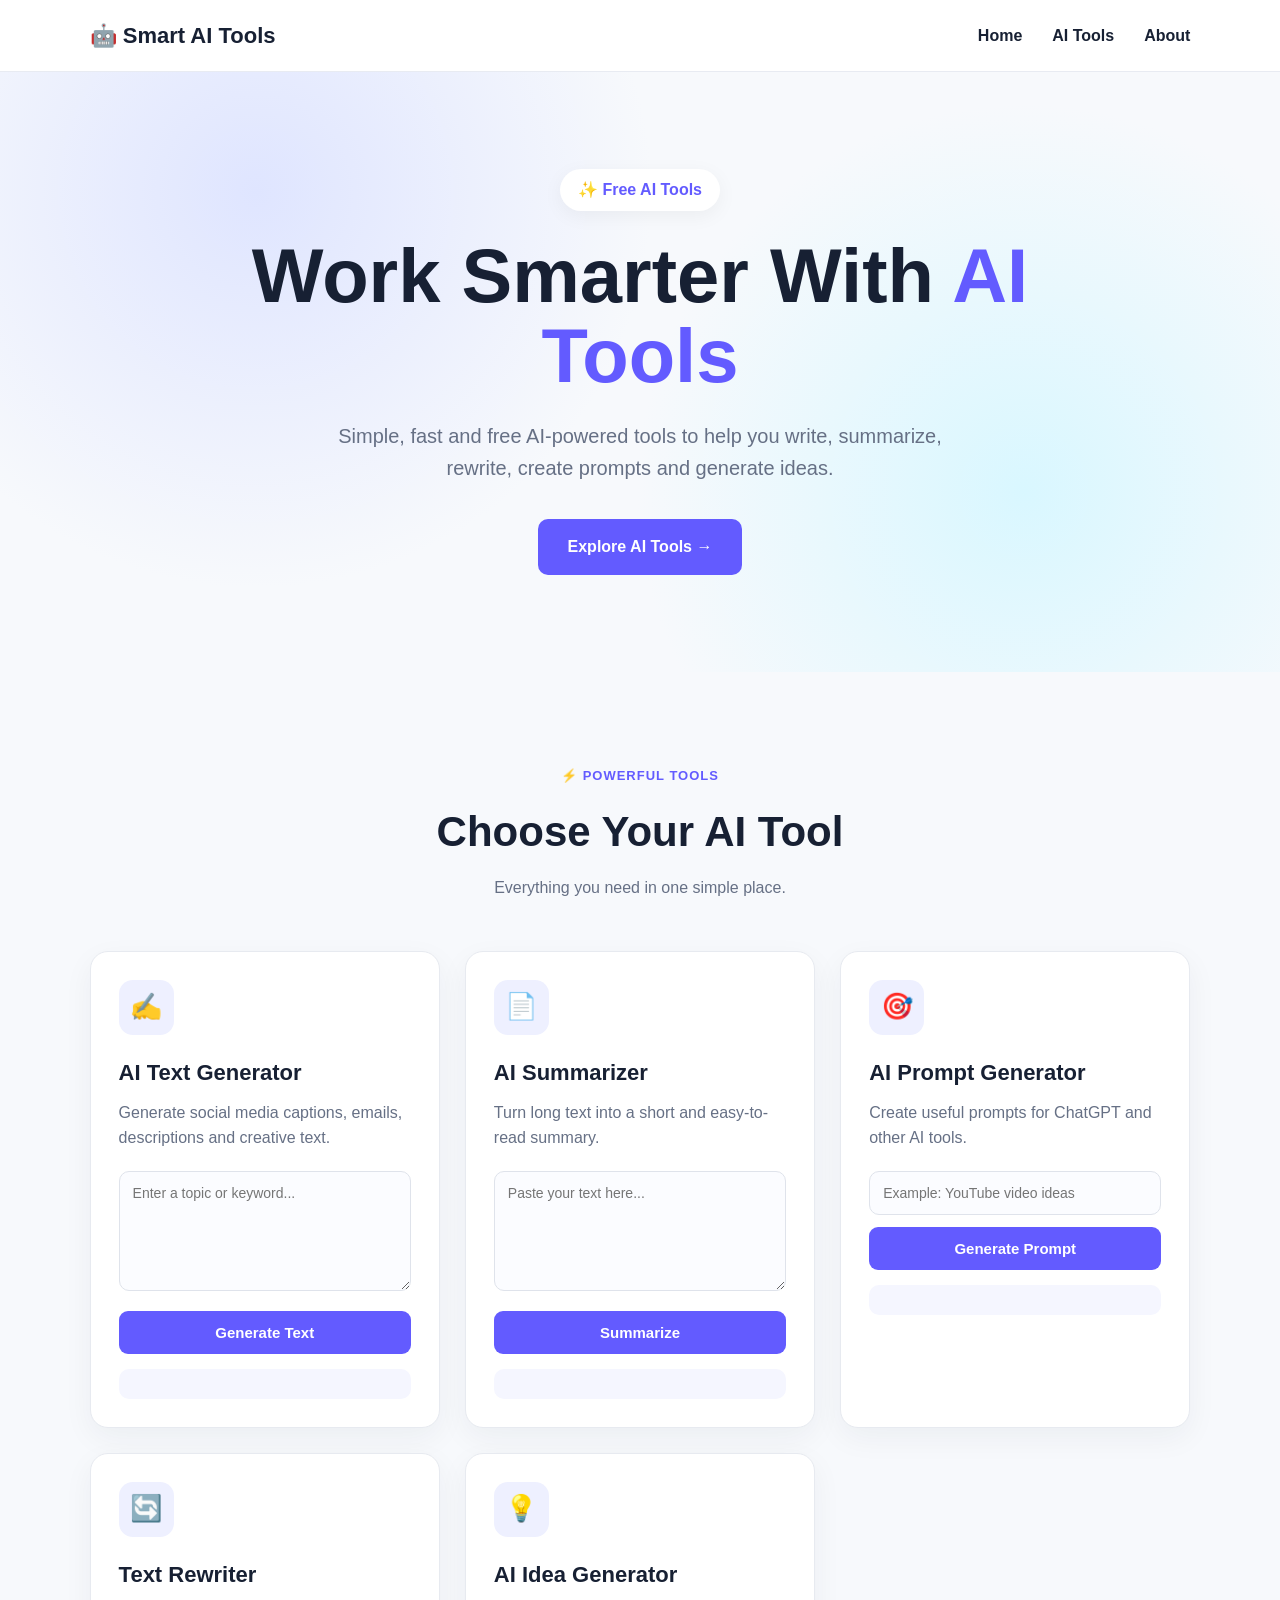
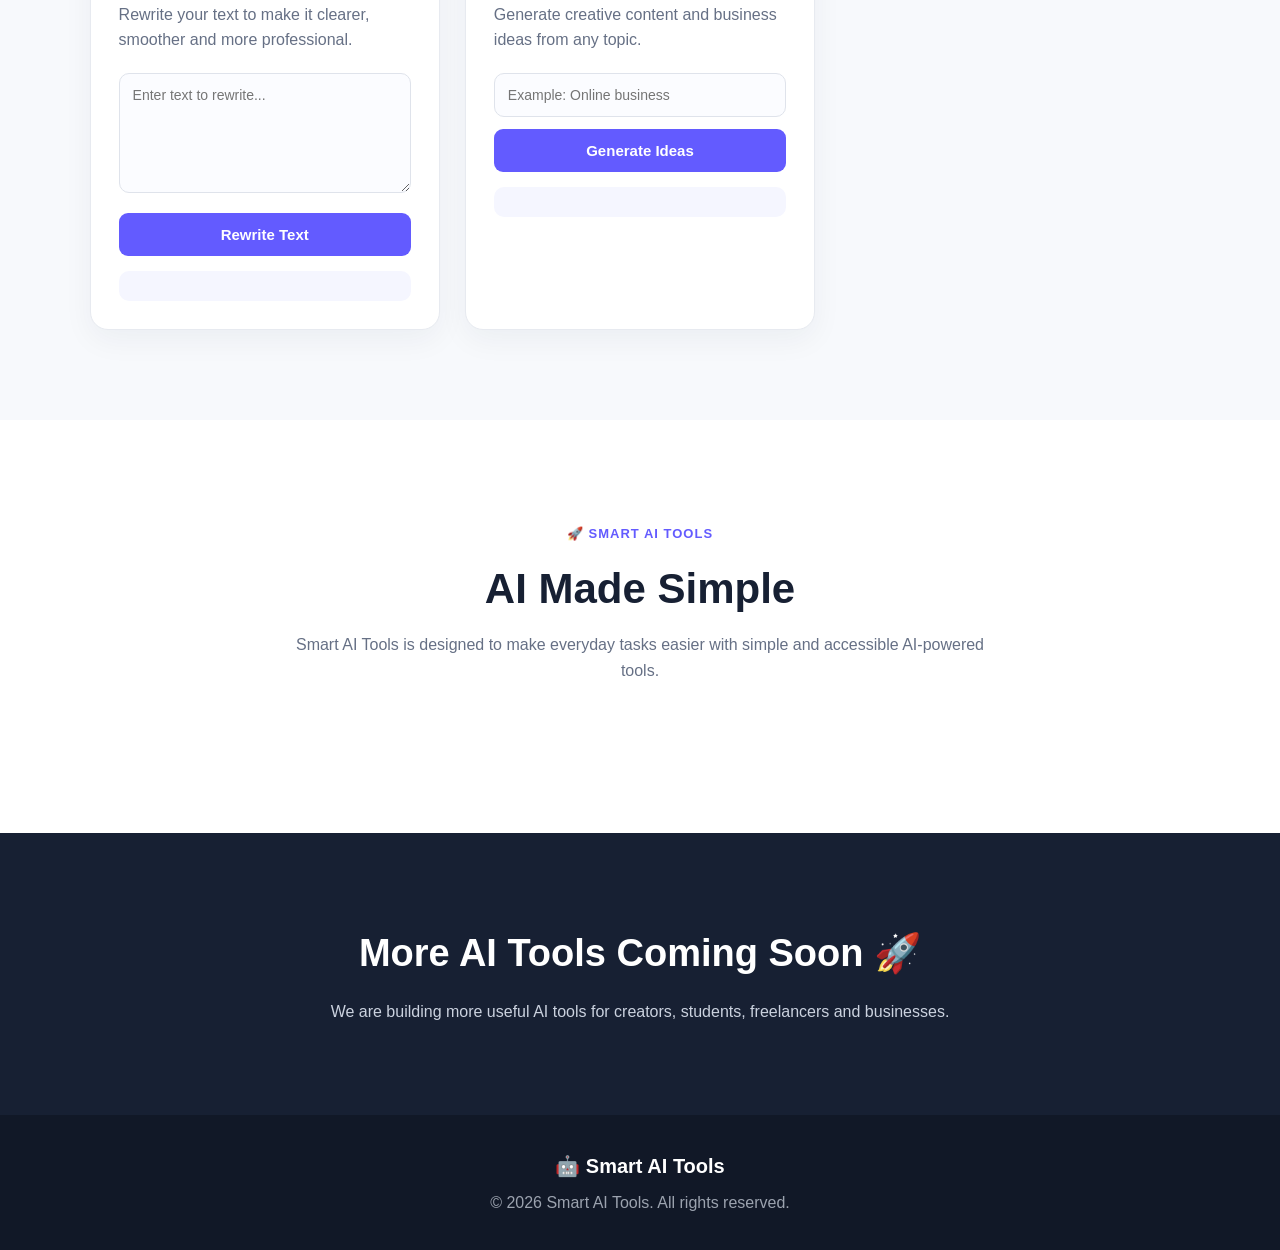
==== index.html @ 654c376a "Create index.html" ====
<!DOCTYPE html>
<html lang="en">
<head>
  <meta charset="UTF-8">
  <meta name="viewport" content="width=device-width, initial-scale=1.0">

  <title>Smart AI Tools - Free AI Tools Online</title>
  <meta name="description" content="Free AI-powered tools for writing, summarizing, rewriting, prompts and ideas.">

  <link rel="stylesheet" href="style.css">
</head>

<body>

  <!-- NAVBAR -->
  <header class="navbar">
    <div class="logo">🤖 Smart AI Tools</div>

    <nav>
      <a href="#home">Home</a>
      <a href="#tools">AI Tools</a>
      <a href="#about">About</a>
    </nav>
  </header>


  <!-- HERO -->
  <section id="home" class="hero">

    <div class="hero-content">

      <span class="badge">✨ Free AI Tools</span>

      <h1>
        Work Smarter With
        <span>AI Tools</span>
      </h1>

      <p>
        Simple, fast and free AI-powered tools to help you
        write, summarize, rewrite, create prompts and generate ideas.
      </p>

      <a href="#tools" class="hero-btn">
        Explore AI Tools →
      </a>

    </div>

  </section>


  <!-- TOOLS -->
  <section id="tools" class="tools-section">

    <div class="section-heading">
      <span>⚡ POWERFUL TOOLS</span>
      <h2>Choose Your AI Tool</h2>
      <p>Everything you need in one simple place.</p>
    </div>


    <div class="tools-grid">


      <!-- TOOL 1 -->
      <div class="tool-card">

        <div class="tool-icon">✍️</div>

        <h3>AI Text Generator</h3>

        <p>
          Generate social media captions, emails,
          descriptions and creative text.
        </p>

        <textarea
          id="textInput"
          placeholder="Enter a topic or keyword..."
        ></textarea>

        <button onclick="generateText()">
          Generate Text
        </button>

        <div id="textOutput" class="output"></div>

      </div>


      <!-- TOOL 2 -->
      <div class="tool-card">

        <div class="tool-icon">📄</div>

        <h3>AI Summarizer</h3>

        <p>
          Turn long text into a short and easy-to-read summary.
        </p>

        <textarea
          id="summaryInput"
          placeholder="Paste your text here..."
        ></textarea>

        <button onclick="summarizeText()">
          Summarize
        </button>

        <div id="summaryOutput" class="output"></div>

      </div>


      <!-- TOOL 3 -->
      <div class="tool-card">

        <div class="tool-icon">🎯</div>

        <h3>AI Prompt Generator</h3>

        <p>
          Create useful prompts for ChatGPT and other AI tools.
        </p>

        <input
          id="promptInput"
          type="text"
          placeholder="Example: YouTube video ideas"
        >

        <button onclick="generatePrompt()">
          Generate Prompt
        </button>

        <div id="promptOutput" class="output"></div>

      </div>


      <!-- TOOL 4 -->
      <div class="tool-card">

        <div class="tool-icon">🔄</div>

        <h3>Text Rewriter</h3>

        <p>
          Rewrite your text to make it clearer,
          smoother and more professional.
        </p>

        <textarea
          id="rewriteInput"
          placeholder="Enter text to rewrite..."
        ></textarea>

        <button onclick="rewriteText()">
          Rewrite Text
        </button>

        <div id="rewriteOutput" class="output"></div>

      </div>


      <!-- TOOL 5 -->
      <div class="tool-card">

        <div class="tool-icon">💡</div>

        <h3>AI Idea Generator</h3>

        <p>
          Generate creative content and business ideas
          from any topic.
        </p>

        <input
          id="ideaInput"
          type="text"
          placeholder="Example: Online business"
        >

        <button onclick="generateIdeas()">
          Generate Ideas
        </button>

        <div id="ideaOutput" class="output"></div>

      </div>


    </div>

  </section>


  <!-- ABOUT -->
  <section id="about" class="about">

    <div class="section-heading">

      <span>🚀 SMART AI TOOLS</span>

      <h2>AI Made Simple</h2>

      <p>
        Smart AI Tools is designed to make everyday tasks
        easier with simple and accessible AI-powered tools.
      </p>

    </div>

  </section>


  <!-- CTA -->
  <section class="cta">

    <h2>More AI Tools Coming Soon 🚀</h2>

    <p>
      We are building more useful AI tools for creators,
      students, freelancers and businesses.
    </p>

  </section>


  <!-- FOOTER -->
  <footer>

    <div class="footer-logo">
      🤖 Smart AI Tools
    </div>

    <p>
      © 2026 Smart AI Tools. All rights reserved.
    </p>

  </footer>


  <script src="script.js"></script>

</body>
</html>
---- style.css ----
* {
  margin: 0;
  padding: 0;
  box-sizing: border-box;
}

html {
  scroll-behavior: smooth;
}

body {
  font-family: Arial, Helvetica, sans-serif;
  background: #f7f9fc;
  color: #172033;
  line-height: 1.6;
}


/* NAVBAR */

.navbar {
  width: 100%;
  padding: 18px 7%;
  display: flex;
  justify-content: space-between;
  align-items: center;
  background: white;
  border-bottom: 1px solid #e8ebf2;
  position: sticky;
  top: 0;
  z-index: 1000;
}

.logo {
  font-size: 22px;
  font-weight: 800;
}

.navbar nav {
  display: flex;
  gap: 30px;
}

.navbar nav a {
  text-decoration: none;
  color: #172033;
  font-weight: 600;
}

.navbar nav a:hover {
  color: #635bff;
}


/* HERO */

.hero {
  min-height: 600px;
  display: flex;
  align-items: center;
  justify-content: center;
  text-align: center;
  padding: 80px 20px;

  background:
    radial-gradient(circle at 20% 20%, #dfe5ff, transparent 35%),
    radial-gradient(circle at 80% 70%, #d9f7ff, transparent 35%),
    #f7f9fc;
}

.hero-content {
  max-width: 800px;
}

.badge {
  display: inline-block;
  padding: 8px 18px;
  border-radius: 30px;
  background: white;
  color: #635bff;
  font-weight: 700;
  margin-bottom: 25px;
  box-shadow: 0 5px 20px rgba(0,0,0,0.05);
}

.hero h1 {
  font-size: clamp(42px, 7vw, 76px);
  line-height: 1.05;
  margin-bottom: 25px;
}

.hero h1 span {
  color: #635bff;
}

.hero p {
  font-size: 20px;
  color: #667085;
  max-width: 650px;
  margin: auto;
}

.hero-btn {
  display: inline-block;
  margin-top: 35px;
  padding: 15px 30px;
  background: #635bff;
  color: white;
  text-decoration: none;
  border-radius: 10px;
  font-weight: 700;
  transition: 0.3s;
}

.hero-btn:hover {
  transform: translateY(-3px);
  background: #5148e5;
}


/* SECTION */

.tools-section {
  padding: 90px 7%;
}

.section-heading {
  text-align: center;
  max-width: 700px;
  margin: auto auto 50px;
}

.section-heading span {
  color: #635bff;
  font-size: 13px;
  font-weight: 800;
  letter-spacing: 1px;
}

.section-heading h2 {
  font-size: 42px;
  margin: 10px 0;
}

.section-heading p {
  color: #667085;
}


/* TOOL GRID */

.tools-grid {
  max-width: 1200px;
  margin: auto;

  display: grid;
  grid-template-columns:
    repeat(auto-fit, minmax(280px, 1fr));

  gap: 25px;
}


/* CARD */

.tool-card {
  background: white;
  border: 1px solid #e7eaf0;
  border-radius: 18px;
  padding: 28px;

  box-shadow:
    0 10px 30px rgba(25, 35, 60, 0.05);

  transition: 0.3s;
}

.tool-card:hover {
  transform: translateY(-6px);
  box-shadow:
    0 20px 40px rgba(25, 35, 60, 0.10);
}

.tool-icon {
  width: 55px;
  height: 55px;

  display: flex;
  align-items: center;
  justify-content: center;

  border-radius: 14px;

  background: #eef0ff;

  font-size: 26px;

  margin-bottom: 20px;
}

.tool-card h3 {
  font-size: 22px;
  margin-bottom: 10px;
}

.tool-card p {
  color: #667085;
  margin-bottom: 20px;
}


/* INPUTS */

textarea,
input {
  width: 100%;
  border: 1px solid #dfe3eb;
  border-radius: 10px;
  padding: 13px;
  font-family: inherit;
  font-size: 14px;
  outline: none;
  margin-bottom: 12px;
  background: #fbfcff;
}

textarea {
  min-height: 120px;
  resize: vertical;
}

textarea:focus,
input:focus {
  border-color: #635bff;
}


/* BUTTON */

.tool-card button {
  width: 100%;
  border: none;

  background: #635bff;
  color: white;

  padding: 13px;

  border-radius: 9px;

  font-size: 15px;
  font-weight: 700;

  cursor: pointer;

  transition: 0.3s;
}

.tool-card button:hover {
  background: #5148e5;
}


/* OUTPUT */

.output {
  margin-top: 15px;
  padding: 15px;

  background: #f5f6ff;

  border-radius: 10px;

  color: #30364d;

  font-size: 14px;

  min-height: 20px;

  white-space: pre-line;
}


/* ABOUT */

.about {
  padding: 100px 7%;
  background: white;
}


/* CTA */

.cta {
  padding: 90px 20px;

  text-align: center;

  background: #172033;

  color: white;
}

.cta h2 {
  font-size: 38px;
  margin-bottom: 15px;
}

.cta p {
  color: #cbd2df;
}


/* FOOTER */

footer {
  padding: 35px 7%;

  background: #111827;

  color: white;

  text-align: center;
}

.footer-logo {
  font-size: 20px;
  font-weight: 800;
  margin-bottom: 8px;
}

footer p {
  color: #9ca3af;
}


/* MOBILE */

@media (max-width: 700px) {

  .navbar {
    padding: 15px 5%;
  }

  .navbar nav {
    gap: 12px;
  }

  .navbar nav a {
    font-size: 13px;
  }

  .hero {
    min-height: 500px;
  }

  .hero h1 {
    font-size: 43px;
  }

  .hero p {
    font-size: 17px;
  }

  .tools-section {
    padding: 60px 5%;
  }

  .section-heading h2 {
    font-size: 32px;
  }

  .cta h2 {
    font-size: 30px;
  }

}
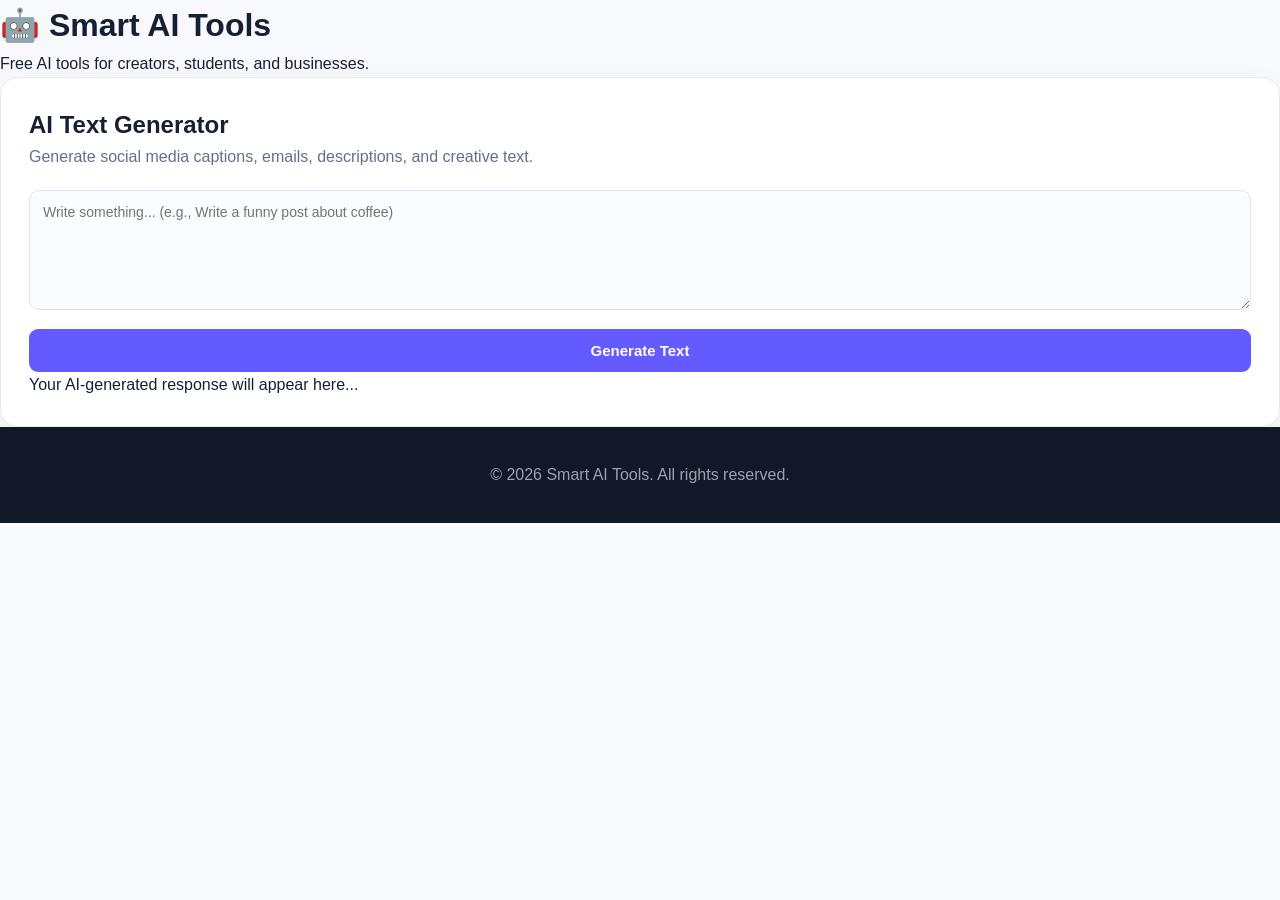
==== commit b0c54074: "Update index.html" ====
--- a/index.html
+++ b/index.html
@@ -1,250 +1,39 @@
 <!DOCTYPE html>
 <html lang="en">
 <head>
-  <meta charset="UTF-8">
-  <meta name="viewport" content="width=device-width, initial-scale=1.0">
-
-  <title>Smart AI Tools - Free AI Tools Online</title>
-  <meta name="description" content="Free AI-powered tools for writing, summarizing, rewriting, prompts and ideas.">
-
-  <link rel="stylesheet" href="style.css">
+    <meta charset="UTF-8">
+    <meta name="viewport" content="width=device-width, initial-scale=1.0">
+    <title>Smart AI Tools</title>
+    <!-- AI Library -->
+    <script src="https://js.puter.com/v2/"></script>
+    <link rel="stylesheet" href="style.css">
 </head>
-
 <body>
 
-  <!-- NAVBAR -->
-  <header class="navbar">
-    <div class="logo">🤖 Smart AI Tools</div>
+    <header>
+        <h1>🤖 Smart AI Tools</h1>
+        <p>Free AI tools for creators, students, and businesses.</p>
+    </header>
 
-    <nav>
-      <a href="#home">Home</a>
-      <a href="#tools">AI Tools</a>
-      <a href="#about">About</a>
-    </nav>
-  </header>
+    <main class="container">
+        <div class="tool-card">
+            <h2>AI Text Generator</h2>
+            <p>Generate social media captions, emails, descriptions, and creative text.</p>
+            
+            <textarea id="textInput" placeholder="Write something... (e.g., Write a funny post about coffee)"></textarea>
+            
+            <button onclick="generateText()">Generate Text</button>
+            
+            <div id="textOutput" class="output-box">
+                Your AI-generated response will appear here...
+            </div>
+        </div>
+    </main>
 
+    <footer>
+        <p>© 2026 Smart AI Tools. All rights reserved.</p>
+    </footer>
 
-  <!-- HERO -->
-  <section id="home" class="hero">
-
-    <div class="hero-content">
-
-      <span class="badge">✨ Free AI Tools</span>
-
-      <h1>
-        Work Smarter With
-        <span>AI Tools</span>
-      </h1>
-
-      <p>
-        Simple, fast and free AI-powered tools to help you
-        write, summarize, rewrite, create prompts and generate ideas.
-      </p>
-
-      <a href="#tools" class="hero-btn">
-        Explore AI Tools →
-      </a>
-
-    </div>
-
-  </section>
-
-
-  <!-- TOOLS -->
-  <section id="tools" class="tools-section">
-
-    <div class="section-heading">
-      <span>⚡ POWERFUL TOOLS</span>
-      <h2>Choose Your AI Tool</h2>
-      <p>Everything you need in one simple place.</p>
-    </div>
-
-
-    <div class="tools-grid">
-
-
-      <!-- TOOL 1 -->
-      <div class="tool-card">
-
-        <div class="tool-icon">✍️</div>
-
-        <h3>AI Text Generator</h3>
-
-        <p>
-          Generate social media captions, emails,
-          descriptions and creative text.
-        </p>
-
-        <textarea
-          id="textInput"
-          placeholder="Enter a topic or keyword..."
-        ></textarea>
-
-        <button onclick="generateText()">
-          Generate Text
-        </button>
-
-        <div id="textOutput" class="output"></div>
-
-      </div>
-
-
-      <!-- TOOL 2 -->
-      <div class="tool-card">
-
-        <div class="tool-icon">📄</div>
-
-        <h3>AI Summarizer</h3>
-
-        <p>
-          Turn long text into a short and easy-to-read summary.
-        </p>
-
-        <textarea
-          id="summaryInput"
-          placeholder="Paste your text here..."
-        ></textarea>
-
-        <button onclick="summarizeText()">
-          Summarize
-        </button>
-
-        <div id="summaryOutput" class="output"></div>
-
-      </div>
-
-
-      <!-- TOOL 3 -->
-      <div class="tool-card">
-
-        <div class="tool-icon">🎯</div>
-
-        <h3>AI Prompt Generator</h3>
-
-        <p>
-          Create useful prompts for ChatGPT and other AI tools.
-        </p>
-
-        <input
-          id="promptInput"
-          type="text"
-          placeholder="Example: YouTube video ideas"
-        >
-
-        <button onclick="generatePrompt()">
-          Generate Prompt
-        </button>
-
-        <div id="promptOutput" class="output"></div>
-
-      </div>
-
-
-      <!-- TOOL 4 -->
-      <div class="tool-card">
-
-        <div class="tool-icon">🔄</div>
-
-        <h3>Text Rewriter</h3>
-
-        <p>
-          Rewrite your text to make it clearer,
-          smoother and more professional.
-        </p>
-
-        <textarea
-          id="rewriteInput"
-          placeholder="Enter text to rewrite..."
-        ></textarea>
-
-        <button onclick="rewriteText()">
-          Rewrite Text
-        </button>
-
-        <div id="rewriteOutput" class="output"></div>
-
-      </div>
-
-
-      <!-- TOOL 5 -->
-      <div class="tool-card">
-
-        <div class="tool-icon">💡</div>
-
-        <h3>AI Idea Generator</h3>
-
-        <p>
-          Generate creative content and business ideas
-          from any topic.
-        </p>
-
-        <input
-          id="ideaInput"
-          type="text"
-          placeholder="Example: Online business"
-        >
-
-        <button onclick="generateIdeas()">
-          Generate Ideas
-        </button>
-
-        <div id="ideaOutput" class="output"></div>
-
-      </div>
-
-
-    </div>
-
-  </section>
-
-
-  <!-- ABOUT -->
-  <section id="about" class="about">
-
-    <div class="section-heading">
-
-      <span>🚀 SMART AI TOOLS</span>
-
-      <h2>AI Made Simple</h2>
-
-      <p>
-        Smart AI Tools is designed to make everyday tasks
-        easier with simple and accessible AI-powered tools.
-      </p>
-
-    </div>
-
-  </section>
-
-
-  <!-- CTA -->
-  <section class="cta">
-
-    <h2>More AI Tools Coming Soon 🚀</h2>
-
-    <p>
-      We are building more useful AI tools for creators,
-      students, freelancers and businesses.
-    </p>
-
-  </section>
-
-
-  <!-- FOOTER -->
-  <footer>
-
-    <div class="footer-logo">
-      🤖 Smart AI Tools
-    </div>
-
-    <p>
-      © 2026 Smart AI Tools. All rights reserved.
-    </p>
-
-  </footer>
-
-
-  <script src="script.js"></script>
-
+    <script src="script.js"></script>
 </body>
 </html>
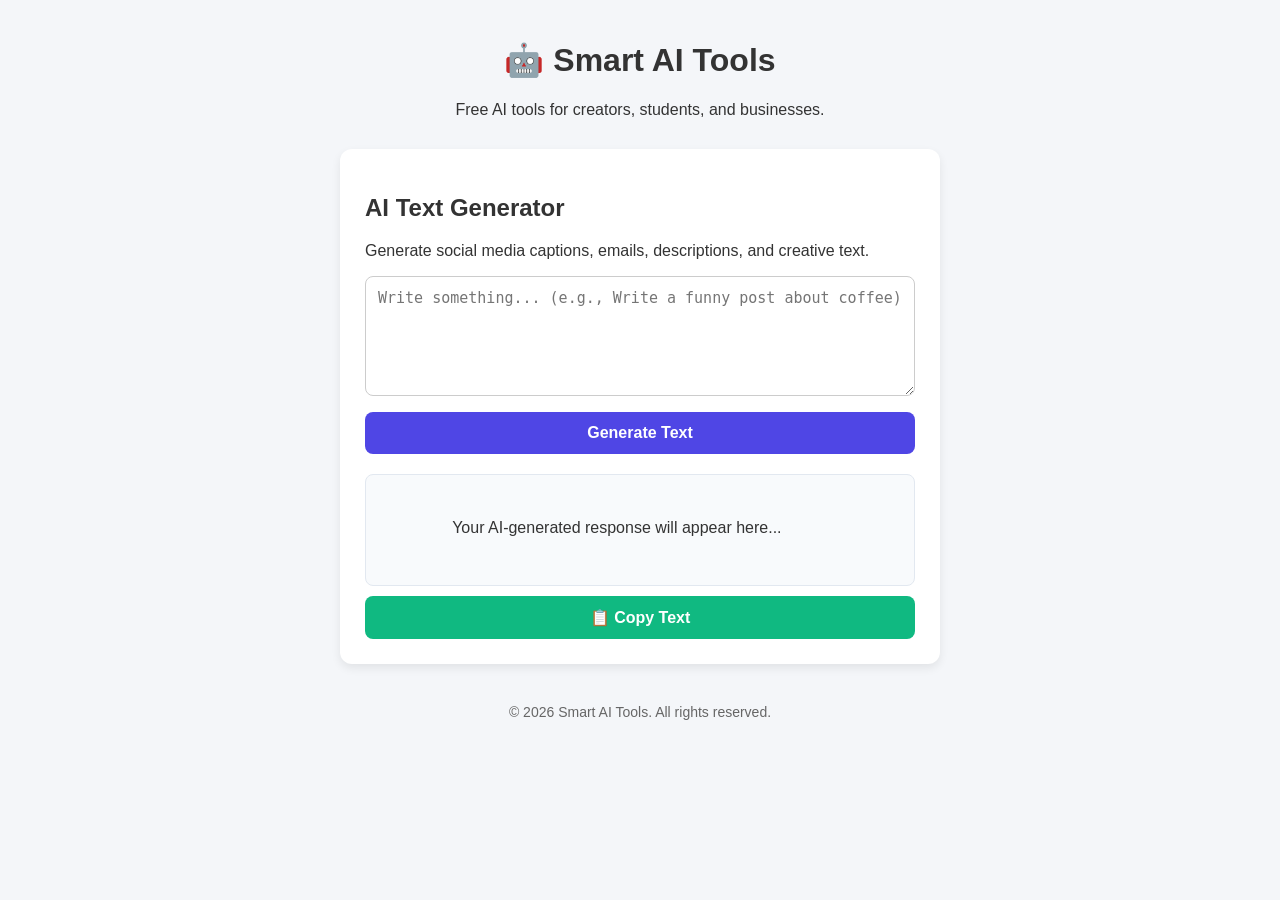
==== commit edc71785: "Update index.html" ====
--- a/index.html
+++ b/index.html
@@ -27,6 +27,9 @@
             <div id="textOutput" class="output-box">
                 Your AI-generated response will appear here...
             </div>
+
+            <!-- Copy Button -->
+            <button id="copyBtn" onclick="copyToClipboard()" style="margin-top: 10px; background-color: #10b981;">📋 Copy Text</button>
         </div>
     </main>
 
--- a/style.css
+++ b/style.css
@@ -1,377 +1,76 @@
-* {
+body {
+  font-family: Arial, sans-serif;
+  background-color: #f4f6f9;
+  color: #333;
   margin: 0;
-  padding: 0;
-  box-sizing: border-box;
+  padding: 20px;
 }
 
-html {
-  scroll-behavior: smooth;
+header {
+  text-align: center;
+  margin-bottom: 30px;
 }
 
-body {
-  font-family: Arial, Helvetica, sans-serif;
-  background: #f7f9fc;
-  color: #172033;
+.container {
+  max-width: 600px;
+  margin: 0 auto;
+}
+
+.tool-card {
+  background: white;
+  padding: 25px;
+  border-radius: 12px;
+  box-shadow: 0 4px 10px rgba(0, 0, 0, 0.08);
+}
+
+textarea {
+  width: 100%;
+  height: 120px;
+  padding: 12px;
+  border-radius: 8px;
+  border: 1px solid #ccc;
+  font-size: 15px;
+  box-sizing: border-box;
+  resize: vertical;
+}
+
+textarea:focus {
+  outline: none;
+  border-color: #4f46e5;
+}
+
+button {
+  background-color: #4f46e5;
+  color: white;
+  border: none;
+  padding: 12px;
+  border-radius: 8px;
+  width: 100%;
+  font-size: 16px;
+  font-weight: bold;
+  cursor: pointer;
+  margin-top: 12px;
+  transition: background 0.3s;
+}
+
+button:hover {
+  background-color: #3730a3;
+}
+
+.output-box {
+  margin-top: 20px;
+  background: #f8fafc;
+  padding: 15px;
+  border-radius: 8px;
+  border: 1px solid #e2e8f0;
+  white-space: pre-wrap;
+  min-height: 80px;
   line-height: 1.6;
 }
 
-
-/* NAVBAR */
-
-.navbar {
-  width: 100%;
-  padding: 18px 7%;
-  display: flex;
-  justify-content: space-between;
-  align-items: center;
-  background: white;
-  border-bottom: 1px solid #e8ebf2;
-  position: sticky;
-  top: 0;
-  z-index: 1000;
+footer {
+  text-align: center;
+  margin-top: 40px;
+  color: #666;
+  font-size: 14px;
 }
-
-.logo {
-  font-size: 22px;
-  font-weight: 800;
-}
-
-.navbar nav {
-  display: flex;
-  gap: 30px;
-}
-
-.navbar nav a {
-  text-decoration: none;
-  color: #172033;
-  font-weight: 600;
-}
-
-.navbar nav a:hover {
-  color: #635bff;
-}
-
-
-/* HERO */
-
-.hero {
-  min-height: 600px;
-  display: flex;
-  align-items: center;
-  justify-content: center;
-  text-align: center;
-  padding: 80px 20px;
-
-  background:
-    radial-gradient(circle at 20% 20%, #dfe5ff, transparent 35%),
-    radial-gradient(circle at 80% 70%, #d9f7ff, transparent 35%),
-    #f7f9fc;
-}
-
-.hero-content {
-  max-width: 800px;
-}
-
-.badge {
-  display: inline-block;
-  padding: 8px 18px;
-  border-radius: 30px;
-  background: white;
-  color: #635bff;
-  font-weight: 700;
-  margin-bottom: 25px;
-  box-shadow: 0 5px 20px rgba(0,0,0,0.05);
-}
-
-.hero h1 {
-  font-size: clamp(42px, 7vw, 76px);
-  line-height: 1.05;
-  margin-bottom: 25px;
-}
-
-.hero h1 span {
-  color: #635bff;
-}
-
-.hero p {
-  font-size: 20px;
-  color: #667085;
-  max-width: 650px;
-  margin: auto;
-}
-
-.hero-btn {
-  display: inline-block;
-  margin-top: 35px;
-  padding: 15px 30px;
-  background: #635bff;
-  color: white;
-  text-decoration: none;
-  border-radius: 10px;
-  font-weight: 700;
-  transition: 0.3s;
-}
-
-.hero-btn:hover {
-  transform: translateY(-3px);
-  background: #5148e5;
-}
-
-
-/* SECTION */
-
-.tools-section {
-  padding: 90px 7%;
-}
-
-.section-heading {
-  text-align: center;
-  max-width: 700px;
-  margin: auto auto 50px;
-}
-
-.section-heading span {
-  color: #635bff;
-  font-size: 13px;
-  font-weight: 800;
-  letter-spacing: 1px;
-}
-
-.section-heading h2 {
-  font-size: 42px;
-  margin: 10px 0;
-}
-
-.section-heading p {
-  color: #667085;
-}
-
-
-/* TOOL GRID */
-
-.tools-grid {
-  max-width: 1200px;
-  margin: auto;
-
-  display: grid;
-  grid-template-columns:
-    repeat(auto-fit, minmax(280px, 1fr));
-
-  gap: 25px;
-}
-
-
-/* CARD */
-
-.tool-card {
-  background: white;
-  border: 1px solid #e7eaf0;
-  border-radius: 18px;
-  padding: 28px;
-
-  box-shadow:
-    0 10px 30px rgba(25, 35, 60, 0.05);
-
-  transition: 0.3s;
-}
-
-.tool-card:hover {
-  transform: translateY(-6px);
-  box-shadow:
-    0 20px 40px rgba(25, 35, 60, 0.10);
-}
-
-.tool-icon {
-  width: 55px;
-  height: 55px;
-
-  display: flex;
-  align-items: center;
-  justify-content: center;
-
-  border-radius: 14px;
-
-  background: #eef0ff;
-
-  font-size: 26px;
-
-  margin-bottom: 20px;
-}
-
-.tool-card h3 {
-  font-size: 22px;
-  margin-bottom: 10px;
-}
-
-.tool-card p {
-  color: #667085;
-  margin-bottom: 20px;
-}
-
-
-/* INPUTS */
-
-textarea,
-input {
-  width: 100%;
-  border: 1px solid #dfe3eb;
-  border-radius: 10px;
-  padding: 13px;
-  font-family: inherit;
-  font-size: 14px;
-  outline: none;
-  margin-bottom: 12px;
-  background: #fbfcff;
-}
-
-textarea {
-  min-height: 120px;
-  resize: vertical;
-}
-
-textarea:focus,
-input:focus {
-  border-color: #635bff;
-}
-
-
-/* BUTTON */
-
-.tool-card button {
-  width: 100%;
-  border: none;
-
-  background: #635bff;
-  color: white;
-
-  padding: 13px;
-
-  border-radius: 9px;
-
-  font-size: 15px;
-  font-weight: 700;
-
-  cursor: pointer;
-
-  transition: 0.3s;
-}
-
-.tool-card button:hover {
-  background: #5148e5;
-}
-
-
-/* OUTPUT */
-
-.output {
-  margin-top: 15px;
-  padding: 15px;
-
-  background: #f5f6ff;
-
-  border-radius: 10px;
-
-  color: #30364d;
-
-  font-size: 14px;
-
-  min-height: 20px;
-
-  white-space: pre-line;
-}
-
-
-/* ABOUT */
-
-.about {
-  padding: 100px 7%;
-  background: white;
-}
-
-
-/* CTA */
-
-.cta {
-  padding: 90px 20px;
-
-  text-align: center;
-
-  background: #172033;
-
-  color: white;
-}
-
-.cta h2 {
-  font-size: 38px;
-  margin-bottom: 15px;
-}
-
-.cta p {
-  color: #cbd2df;
-}
-
-
-/* FOOTER */
-
-footer {
-  padding: 35px 7%;
-
-  background: #111827;
-
-  color: white;
-
-  text-align: center;
-}
-
-.footer-logo {
-  font-size: 20px;
-  font-weight: 800;
-  margin-bottom: 8px;
-}
-
-footer p {
-  color: #9ca3af;
-}
-
-
-/* MOBILE */
-
-@media (max-width: 700px) {
-
-  .navbar {
-    padding: 15px 5%;
-  }
-
-  .navbar nav {
-    gap: 12px;
-  }
-
-  .navbar nav a {
-    font-size: 13px;
-  }
-
-  .hero {
-    min-height: 500px;
-  }
-
-  .hero h1 {
-    font-size: 43px;
-  }
-
-  .hero p {
-    font-size: 17px;
-  }
-
-  .tools-section {
-    padding: 60px 5%;
-  }
-
-  .section-heading h2 {
-    font-size: 32px;
-  }
-
-  .cta h2 {
-    font-size: 30px;
-  }
-
-}
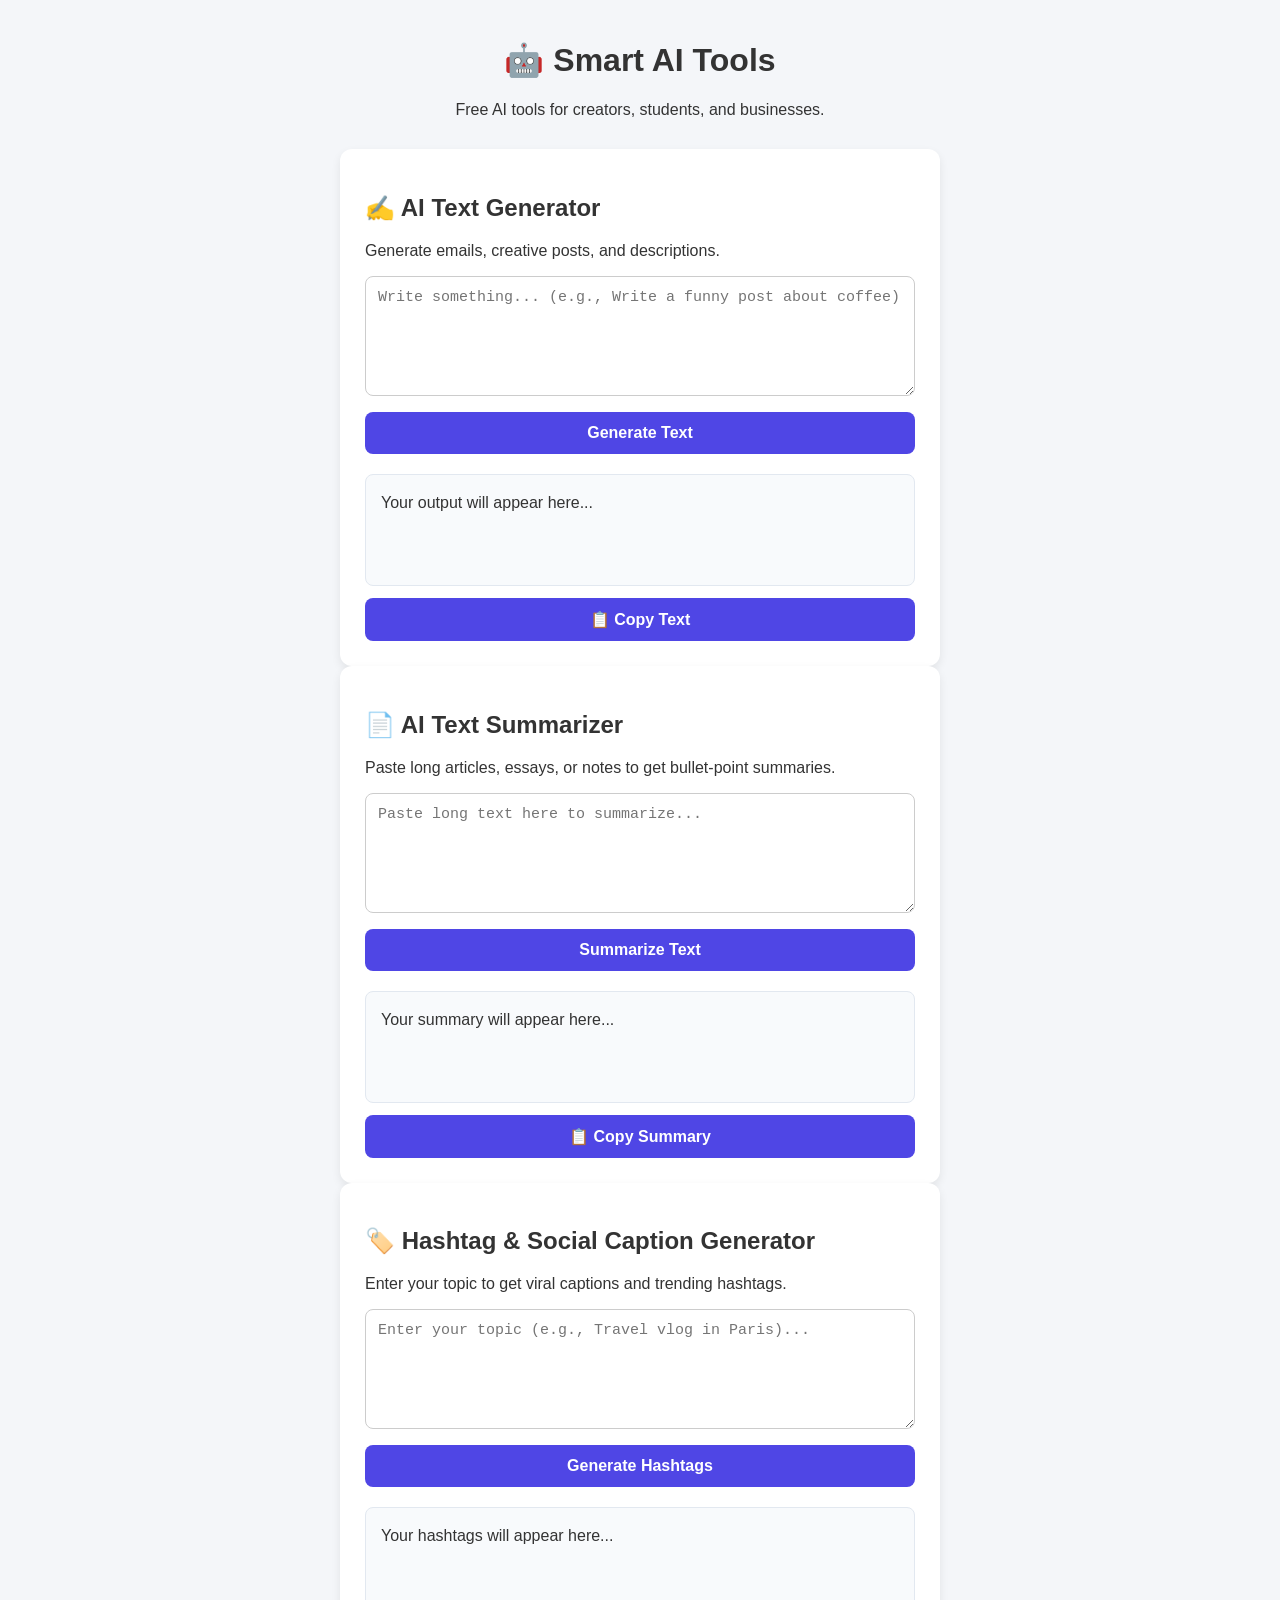
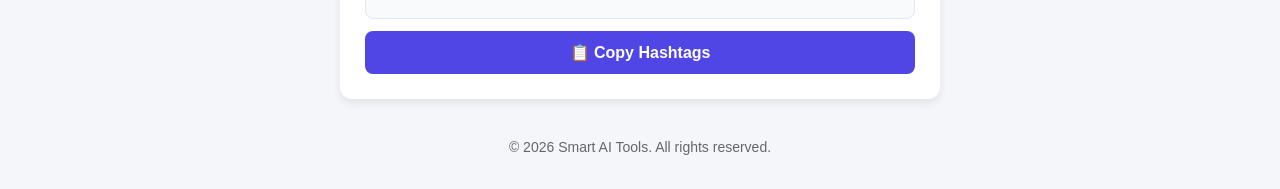
==== commit 9eafc07a: "Update index.html" ====
--- a/index.html
+++ b/index.html
@@ -4,7 +4,7 @@
     <meta charset="UTF-8">
     <meta name="viewport" content="width=device-width, initial-scale=1.0">
     <title>Smart AI Tools</title>
-    <!-- AI Library -->
+    <!-- Puter.js AI Library -->
     <script src="https://js.puter.com/v2/"></script>
     <link rel="stylesheet" href="style.css">
 </head>
@@ -16,20 +16,40 @@
     </header>
 
     <main class="container">
+        <!-- Tool 1: AI Text Generator -->
         <div class="tool-card">
-            <h2>AI Text Generator</h2>
-            <p>Generate social media captions, emails, descriptions, and creative text.</p>
+            <h2>✍️ AI Text Generator</h2>
+            <p>Generate emails, creative posts, and descriptions.</p>
             
             <textarea id="textInput" placeholder="Write something... (e.g., Write a funny post about coffee)"></textarea>
-            
             <button onclick="generateText()">Generate Text</button>
             
-            <div id="textOutput" class="output-box">
-                Your AI-generated response will appear here...
-            </div>
+            <div id="textOutput" class="output-box">Your output will appear here...</div>
+            <button id="copyBtn1" onclick="copyToClipboard('textOutput', 'copyBtn1')" class="copy-btn">📋 Copy Text</button>
+        </div>
 
-            <!-- Copy Button -->
-            <button id="copyBtn" onclick="copyToClipboard()" style="margin-top: 10px; background-color: #10b981;">📋 Copy Text</button>
+        <!-- Tool 2: AI Summarizer -->
+        <div class="tool-card">
+            <h2>📄 AI Text Summarizer</h2>
+            <p>Paste long articles, essays, or notes to get bullet-point summaries.</p>
+            
+            <textarea id="summaryInput" placeholder="Paste long text here to summarize..."></textarea>
+            <button onclick="summarizeText()">Summarize Text</button>
+            
+            <div id="summaryOutput" class="output-box">Your summary will appear here...</div>
+            <button id="copyBtn2" onclick="copyToClipboard('summaryOutput', 'copyBtn2')" class="copy-btn">📋 Copy Summary</button>
+        </div>
+
+        <!-- Tool 3: AI Hashtag Generator -->
+        <div class="tool-card">
+            <h2>🏷️ Hashtag & Social Caption Generator</h2>
+            <p>Enter your topic to get viral captions and trending hashtags.</p>
+            
+            <textarea id="hashtagInput" placeholder="Enter your topic (e.g., Travel vlog in Paris)..."></textarea>
+            <button onclick="generateHashtags()">Generate Hashtags</button>
+            
+            <div id="hashtagOutput" class="output-box">Your hashtags will appear here...</div>
+            <button id="copyBtn3" onclick="copyToClipboard('hashtagOutput', 'copyBtn3')" class="copy-btn">📋 Copy Hashtags</button>
         </div>
     </main>
 
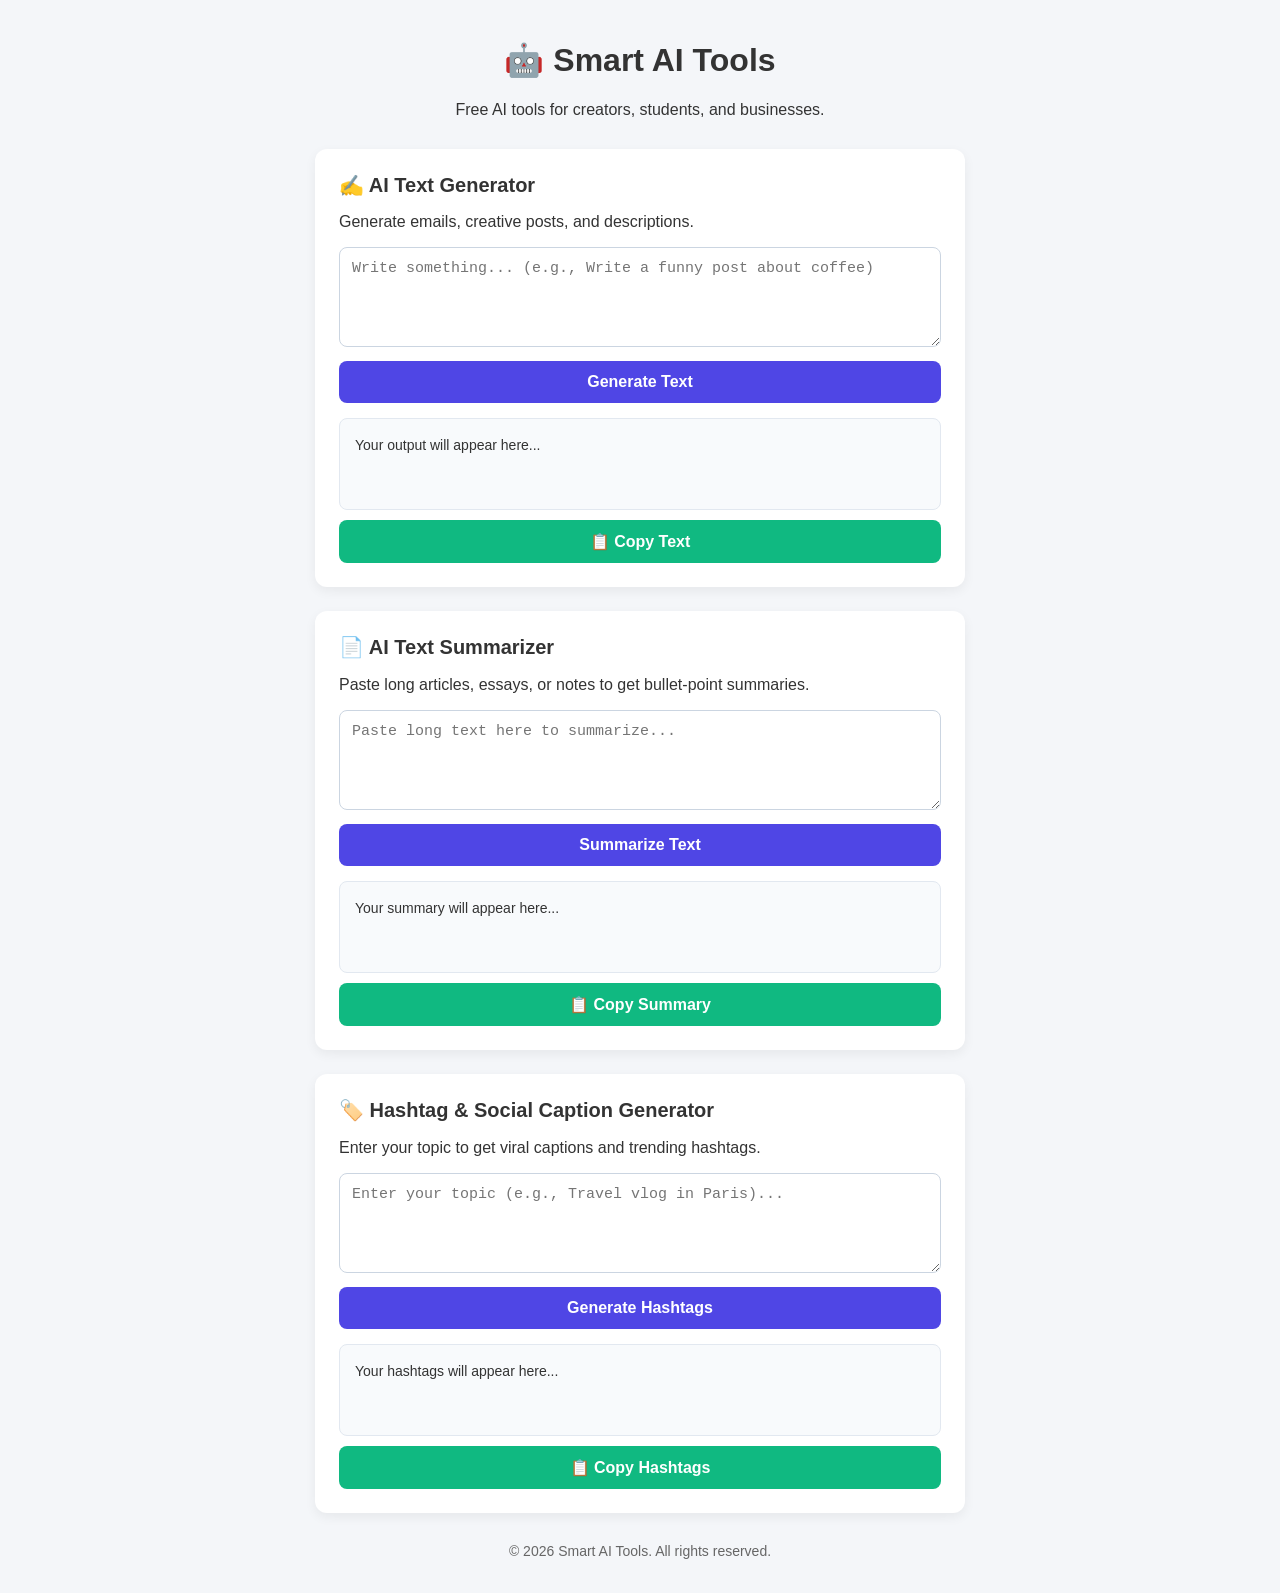
==== commit e30460a0: "Update index.html" ====
--- a/index.html
+++ b/index.html
@@ -4,8 +4,11 @@
     <meta charset="UTF-8">
     <meta name="viewport" content="width=device-width, initial-scale=1.0">
     <title>Smart AI Tools</title>
-    <!-- Puter.js AI Library -->
+
+    <!-- 1. Puter.js AI Library (MUST BE IN THE HEAD SECTION) -->
     <script src="https://js.puter.com/v2/"></script>
+
+    <!-- 2. Styling File -->
     <link rel="stylesheet" href="style.css">
 </head>
 <body>
@@ -57,6 +60,7 @@
         <p>© 2026 Smart AI Tools. All rights reserved.</p>
     </footer>
 
+    <!-- 3. Your JavaScript file MUST be loaded after HTML elements -->
     <script src="script.js"></script>
 </body>
 </html>
--- a/style.css
+++ b/style.css
@@ -12,31 +12,32 @@
 }
 
 .container {
-  max-width: 600px;
+  max-width: 650px;
   margin: 0 auto;
 }
 
 .tool-card {
   background: white;
-  padding: 25px;
+  padding: 24px;
   border-radius: 12px;
-  box-shadow: 0 4px 10px rgba(0, 0, 0, 0.08);
+  box-shadow: 0 4px 12px rgba(0, 0, 0, 0.06);
+  margin-bottom: 24px;
+}
+
+.tool-card h2 {
+  margin-top: 0;
+  font-size: 20px;
 }
 
 textarea {
   width: 100%;
-  height: 120px;
+  height: 100px;
   padding: 12px;
   border-radius: 8px;
-  border: 1px solid #ccc;
+  border: 1px solid #cbd5e1;
   font-size: 15px;
   box-sizing: border-box;
   resize: vertical;
-}
-
-textarea:focus {
-  outline: none;
-  border-color: #4f46e5;
 }
 
 button {
@@ -49,28 +50,36 @@
   font-size: 16px;
   font-weight: bold;
   cursor: pointer;
-  margin-top: 12px;
-  transition: background 0.3s;
+  margin-top: 10px;
 }
 
 button:hover {
   background-color: #3730a3;
 }
 
+.copy-btn {
+  background-color: #10b981;
+}
+
+.copy-btn:hover {
+  background-color: #059669;
+}
+
 .output-box {
-  margin-top: 20px;
+  margin-top: 15px;
   background: #f8fafc;
   padding: 15px;
   border-radius: 8px;
   border: 1px solid #e2e8f0;
   white-space: pre-wrap;
-  min-height: 80px;
+  min-height: 60px;
   line-height: 1.6;
+  font-size: 14px;
 }
 
 footer {
   text-align: center;
-  margin-top: 40px;
+  margin-top: 30px;
   color: #666;
   font-size: 14px;
 }
